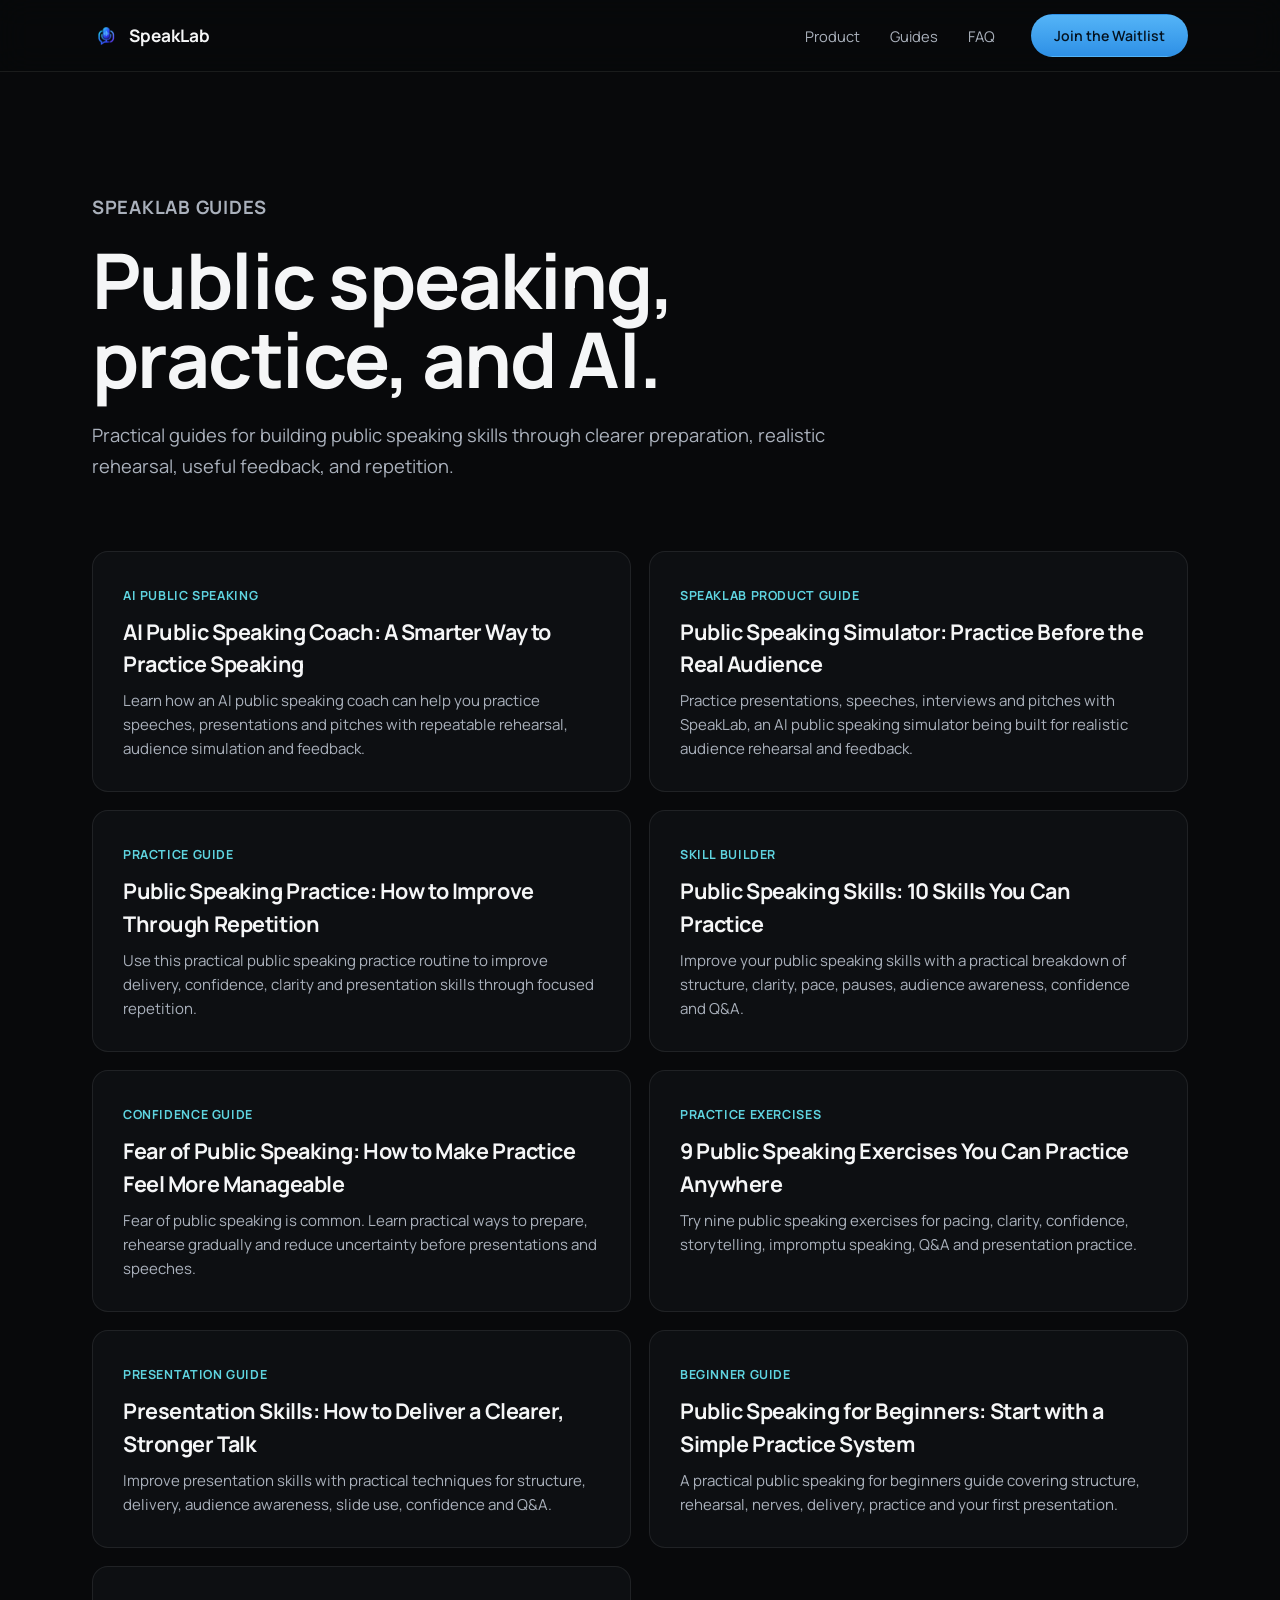
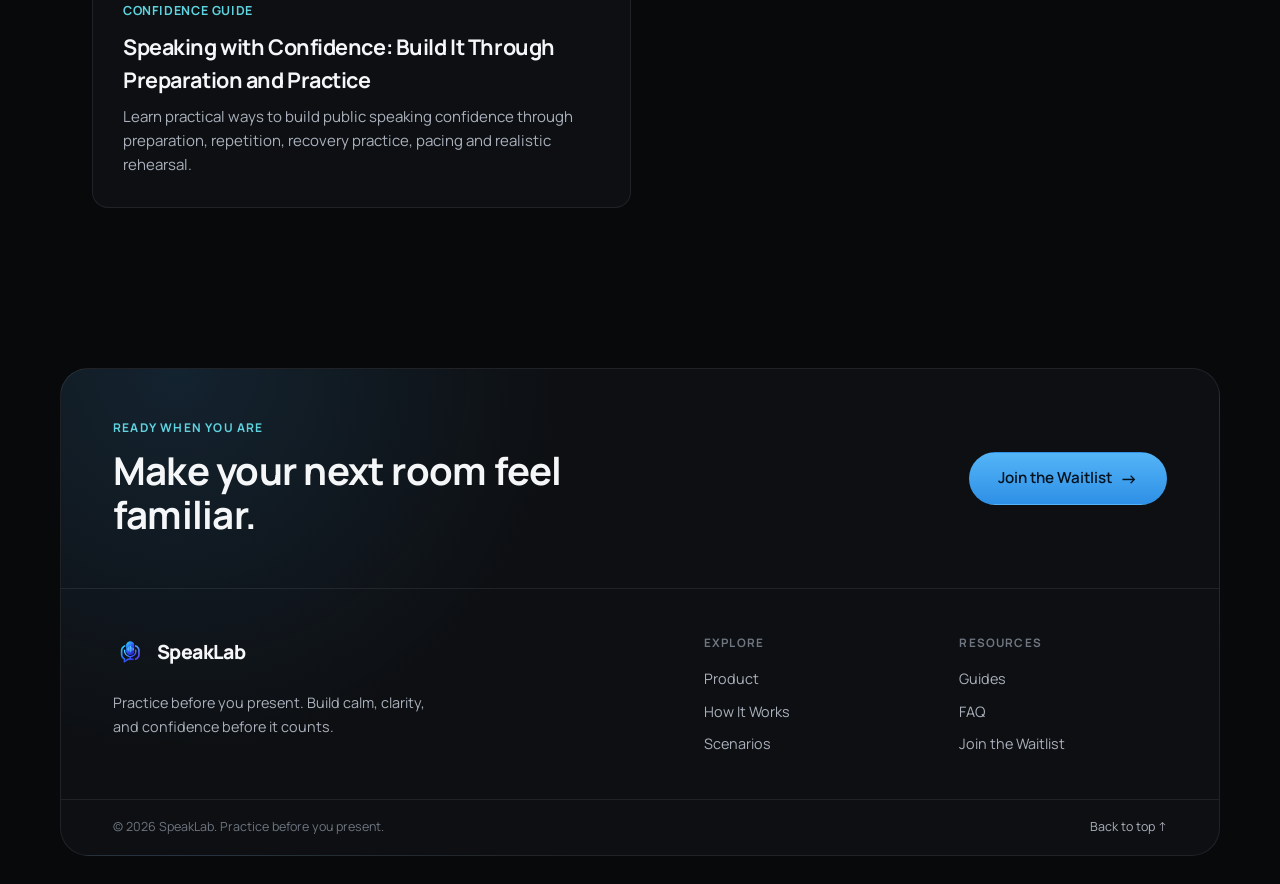
==== guides/index.html @ 0a621335 "Add SpeakLab landing page and product motion showcase" ====
<!DOCTYPE html>
<html lang="en">
<head>
<meta charset="UTF-8"><meta name="viewport" content="width=device-width, initial-scale=1.0">
<link rel="icon" href="../logo.ico" sizes="any">
<title>Public Speaking & AI Guides | SpeakLab</title>
<meta name="description" content="Practical guides on public speaking, AI speaking practice, presentation skills, speaking confidence, exercises and rehearsal.">
<meta name="robots" content="index,follow">
<link rel="canonical" href="https://speaklab.live/guides/">
<meta property="og:title" content="Public Speaking & AI Guides | SpeakLab">
<meta property="og:description" content="Practical public speaking and AI rehearsal guides from SpeakLab.">
<meta property="og:type" content="website">
<link rel="preconnect" href="https://fonts.googleapis.com"><link rel="preconnect" href="https://fonts.gstatic.com" crossorigin>
<link href="https://fonts.googleapis.com/css2?family=Manrope:wght@300;400;500;600;700;800&display=swap" rel="stylesheet">
<link rel="stylesheet" href="../styles.css"><link rel="stylesheet" href="../seo-content.css">
</head>
<body>
<header class="nav scrolled"><div class="nav-inner">
<a href="../index.html" class="nav-logo" aria-label="SpeakLab home"><img src="../logo.png" width="28" height="28" alt=""><span>SpeakLab</span></a>
<nav class="nav-links"><a href="../index.html#product">Product</a><a href="index.html">Guides</a><a href="../index.html#faq">FAQ</a></nav>
<a class="btn btn-primary nav-cta" href="../index.html#top">Join the Waitlist</a>
</div></header>
<main class="guide-index">
<div class="guide-index-hero">
<p class="guide-kicker">SpeakLab Guides</p>
<h1>Public speaking, practice, and AI.</h1>
<p>Practical guides for building public speaking skills through clearer preparation, realistic rehearsal, useful feedback, and repetition.</p>
</div>
<div class="guide-grid"><a class="guide-card" href="ai-public-speaking-coach.html"><span class="tag">AI Public Speaking</span><h2>AI Public Speaking Coach: A Smarter Way to Practice Speaking</h2><p>Learn how an AI public speaking coach can help you practice speeches, presentations and pitches with repeatable rehearsal, audience simulation and feedback.</p></a>
<a class="guide-card" href="public-speaking-simulator.html"><span class="tag">SpeakLab Product Guide</span><h2>Public Speaking Simulator: Practice Before the Real Audience</h2><p>Practice presentations, speeches, interviews and pitches with SpeakLab, an AI public speaking simulator being built for realistic audience rehearsal and feedback.</p></a>
<a class="guide-card" href="public-speaking-practice.html"><span class="tag">Practice Guide</span><h2>Public Speaking Practice: How to Improve Through Repetition</h2><p>Use this practical public speaking practice routine to improve delivery, confidence, clarity and presentation skills through focused repetition.</p></a>
<a class="guide-card" href="public-speaking-skills.html"><span class="tag">Skill Builder</span><h2>Public Speaking Skills: 10 Skills You Can Practice</h2><p>Improve your public speaking skills with a practical breakdown of structure, clarity, pace, pauses, audience awareness, confidence and Q&amp;A.</p></a>
<a class="guide-card" href="fear-of-public-speaking.html"><span class="tag">Confidence Guide</span><h2>Fear of Public Speaking: How to Make Practice Feel More Manageable</h2><p>Fear of public speaking is common. Learn practical ways to prepare, rehearse gradually and reduce uncertainty before presentations and speeches.</p></a>
<a class="guide-card" href="public-speaking-exercises.html"><span class="tag">Practice Exercises</span><h2>9 Public Speaking Exercises You Can Practice Anywhere</h2><p>Try nine public speaking exercises for pacing, clarity, confidence, storytelling, impromptu speaking, Q&amp;A and presentation practice.</p></a>
<a class="guide-card" href="presentation-skills.html"><span class="tag">Presentation Guide</span><h2>Presentation Skills: How to Deliver a Clearer, Stronger Talk</h2><p>Improve presentation skills with practical techniques for structure, delivery, audience awareness, slide use, confidence and Q&amp;A.</p></a>
<a class="guide-card" href="public-speaking-for-beginners.html"><span class="tag">Beginner Guide</span><h2>Public Speaking for Beginners: Start with a Simple Practice System</h2><p>A practical public speaking for beginners guide covering structure, rehearsal, nerves, delivery, practice and your first presentation.</p></a>
<a class="guide-card" href="speaking-with-confidence.html"><span class="tag">Confidence Guide</span><h2>Speaking with Confidence: Build It Through Preparation and Practice</h2><p>Learn practical ways to build public speaking confidence through preparation, repetition, recovery practice, pacing and realistic rehearsal.</p></a></div>
</main>
<footer class="footer">
  <div class="footer-cta">
    <div>
      <p class="footer-eyebrow">Ready when you are</p>
      <h2>Make your next room feel familiar.</h2>
    </div>
    <a class="btn btn-primary" href="../index.html#top">Join the Waitlist <span aria-hidden="true">→</span></a>
  </div>

  <div class="footer-top">
    <div class="footer-brand">
      <a href="../index.html" class="footer-mark" aria-label="SpeakLab home">
        <img src="../logo.png" width="34" height="34" alt="">
        <span class="footer-logo">SpeakLab</span>
      </a>
      <p>Practice before you present. Build calm, clarity, and confidence before it counts.</p>
    </div>

    <nav class="footer-links" aria-label="Footer navigation">
      <p>Explore</p>
      <a href="../index.html#product">Product</a>
      <a href="../index.html#how-it-works">How It Works</a>
      <a href="../index.html#scenarios">Scenarios</a>
    </nav>

    <nav class="footer-links" aria-label="Resources">
      <p>Resources</p>
      <a href="index.html">Guides</a>
      <a href="../index.html#faq">FAQ</a>
      <a href="../index.html#top">Join the Waitlist</a>
    </nav>
  </div>
  <div class="footer-bottom">
    <p>© 2026 SpeakLab. Practice before you present.</p>
    <a href="../index.html#top">Back to top <span aria-hidden="true">↑</span></a>
  </div>
</footer>
</body></html>
---- styles.css ----
/* ============================================================
   SpeakLab — Design tokens
   ============================================================ */
:root{
  --bg-0:#08090B;
  --bg-1:#0D0F12;
  --bg-2:#121417;
  --line:rgba(255,255,255,0.08);
  --line-strong:rgba(255,255,255,0.14);
  --text-0:#F5F6F7;
  --text-1:#AAB1BC;
  --text-2:#6E7681;
  --blue:#3FA9F5;
  --cyan:#5FD4E0;
  --violet:#8B7CF6;
  --radius-s:10px;
  --radius-m:16px;
  --radius-l:28px;
  --container:1160px;
  --ease:cubic-bezier(.22,.68,.32,.99);
}

*,*::before,*::after{box-sizing:border-box;}
html{scroll-behavior:smooth;}
body{
  margin:0;
  background:var(--bg-0);
  color:var(--text-0);
  font-family:'Manrope',-apple-system,BlinkMacSystemFont,sans-serif;
  font-weight:400;
  line-height:1.5;
  -webkit-font-smoothing:antialiased;
  overflow-x:hidden;
}
img,video{max-width:100%;display:block;}
a{color:inherit;text-decoration:none;}
h1,h2,h3{margin:0;font-weight:700;letter-spacing:-0.02em;}
p{margin:0;}
ul{margin:0;padding:0;}
button{font-family:inherit;}

::selection{background:var(--blue);color:#04101c;}

:focus-visible{
  outline:2px solid var(--cyan);
  outline-offset:3px;
  border-radius:4px;
}

@media (prefers-reduced-motion: reduce){
  *{animation-duration:0.001ms !important;animation-iteration-count:1 !important;transition-duration:0.001ms !important;scroll-behavior:auto !important;}
}

.container{max-width:var(--container);margin:0 auto;padding:0 32px;}

section{padding:140px 32px;position:relative;}
section h2{
  font-size:clamp(2rem,3.6vw,3.1rem);
  line-height:1.12;
  max-width:720px;
}
section > p{color:var(--text-1);font-size:1.05rem;max-width:560px;line-height:1.65;}

/* ============ Reveal animation ============ */
.reveal{
  opacity:0;
  transform:translateY(24px);
  transition:opacity .9s var(--ease), transform .9s var(--ease), filter .9s var(--ease);
  filter:blur(4px);
}
.reveal.is-visible{
  opacity:1;
  transform:translateY(0);
  filter:blur(0);
}

/* ============================================================
   Buttons
   ============================================================ */
.btn{
  display:inline-flex;
  align-items:center;
  justify-content:center;
  gap:8px;
  padding:14px 28px;
  border-radius:999px;
  border:1px solid transparent;
  font-size:0.95rem;
  font-weight:600;
  cursor:pointer;
  transition:transform .35s var(--ease), background .3s ease, border-color .3s ease, box-shadow .3s ease;
  white-space:nowrap;
}
.btn-primary{
  background:linear-gradient(180deg,#54B4F7,#2E90E6);
  color:#04121F;
  box-shadow:0 0 0 rgba(63,169,245,0);
}
.btn-primary:hover{
  transform:translateY(-1px);
  box-shadow:0 8px 28px rgba(63,169,245,0.35);
}
.btn-secondary{
  background:transparent;
  border-color:var(--line-strong);
  color:var(--text-0);
}
.btn-secondary:hover{border-color:var(--cyan);}
.btn-lg{padding:18px 38px;font-size:1.02rem;}
.btn-full{width:100%;}

/* ============================================================
   Navigation
   ============================================================ */
.nav{
  position:fixed;
  top:0;left:0;right:0;
  z-index:200;
  padding:22px 0;
  transition:background .4s ease, border-color .4s ease, padding .4s ease, backdrop-filter .4s ease;
  border-bottom:1px solid transparent;
}
.nav.scrolled{
  padding:14px 0;
  background:rgba(8,9,11,0.72);
  backdrop-filter:blur(16px) saturate(140%);
  -webkit-backdrop-filter:blur(16px) saturate(140%);
  border-bottom:1px solid var(--line);
}
.nav-inner{
  max-width:var(--container);
  margin:0 auto;
  padding:0 32px;
  display:flex;
  align-items:center;
  gap:36px;
}
.nav-logo{
  display:flex;
  align-items:center;
  gap:9px;
  font-weight:700;
  font-size:1.08rem;
  margin-right:auto;
  color:var(--text-0);
}
.nav-logo img{width:28px;height:28px;object-fit:contain;display:block;flex:0 0 auto;}
.nav-links{display:flex;gap:30px;}
.nav-links a{
  font-size:0.92rem;
  color:var(--text-1);
  transition:color .25s ease;
}
.nav-links a:hover{color:var(--text-0);}
.nav-cta{padding:10px 22px;font-size:0.88rem;}
.hamburger{
  display:none;
  width:36px;height:36px;
  background:none;border:none;
  flex-direction:column;
  align-items:center;
  justify-content:center;
  gap:5px;
  cursor:pointer;
}
.hamburger span{
  width:20px;height:1.5px;background:var(--text-0);
  transition:transform .3s ease, opacity .3s ease;
}
.hamburger.open span:nth-child(1){transform:translateY(6.5px) rotate(45deg);}
.hamburger.open span:nth-child(2){opacity:0;}
.hamburger.open span:nth-child(3){transform:translateY(-6.5px) rotate(-45deg);}

.mobile-menu{
  position:fixed;
  inset:0;
  z-index:190;
  background:var(--bg-0);
  display:flex;
  flex-direction:column;
  align-items:center;
  justify-content:center;
  gap:36px;
  opacity:0;
  visibility:hidden;
  transform:translateY(-12px);
  transition:opacity .35s var(--ease), transform .35s var(--ease), visibility .35s;
}
.mobile-menu.open{opacity:1;visibility:visible;transform:translateY(0);}
.mobile-menu nav{display:flex;flex-direction:column;gap:26px;text-align:center;}
.mobile-menu nav a{font-size:1.6rem;font-weight:600;}

/* ============================================================
   Hero
   ============================================================ */
.hero{
  padding:200px 32px 100px;
  max-width:var(--container);
  margin:0 auto;
  text-align:center;
  display:flex;
  flex-direction:column;
  align-items:center;
}
.hero-inner{display:flex;flex-direction:column;align-items:center;}
.hero-intro{margin-bottom:46px;}
.hero-outro{margin-top:0;}
.eyebrow{
  color:var(--cyan);
  font-size:0.85rem;
  font-weight:600;
  letter-spacing:0.02em;
  margin-bottom:22px;
}
.hero-headline{
  font-size:clamp(3.5rem,8vw,7rem);
  line-height:0.98;
  letter-spacing:-0.03em;
  max-width:960px;
}
.hero-sub{
  margin-top:28px;
  font-size:1.2rem;
  color:var(--text-1);
  max-width:520px;
  line-height:1.6;
}
.hero-actions{margin-top:40px;display:flex;flex-direction:column;align-items:center;gap:14px;}
.hero-microcopy{color:var(--text-2);font-size:0.88rem;}

/* ============================================================
   SPEAKLAB HERO MOTION GRAPHIC
   ============================================================ */
.hero-product-demo{
  --parallax-x:0px;
  --parallax-y:0px;
  width:100%;max-width:1050px;aspect-ratio:1.72 / 1;margin:0 0 64px;
  position:relative;isolation:isolate;overflow:visible;
  perspective:1400px;transform-style:preserve-3d;
}
.hero-product-demo::after{
  content:'';position:absolute;inset:9% 17% 7%;z-index:3;pointer-events:none;opacity:0;
  background:linear-gradient(110deg,transparent 30%,rgba(255,255,255,.055) 47%,rgba(70,180,255,.1) 50%,transparent 65%);
  transform:translateX(-125%);mix-blend-mode:screen;
}
.hero-product-demo.hero-motion-ready::after{animation:hero-dashboard-sweep 9s 5.2s ease-in-out infinite;}
.hero-product-glow{
  position:absolute;width:70%;height:70%;left:15%;top:15%;z-index:-1;border-radius:50%;
  background:radial-gradient(circle,rgba(40,150,255,.18),rgba(120,70,255,.1) 40%,transparent 70%);
  filter:blur(70px);opacity:.65;transform:scale(.95);will-change:transform,opacity;
}
.hero-product-demo.hero-motion-ready .hero-product-glow{animation:hero-glow-breathe 8s 3.2s ease-in-out infinite;}
.hero-dashboard-shell,.hero-popup-shell{position:absolute;transform-style:preserve-3d;will-change:transform,opacity,filter;}
.hero-dashboard-shell{left:11%;top:8%;width:78%;z-index:2;}
.hero-popup-shell{z-index:4;}
.hero-analysis-shell{left:-1.5%;bottom:14%;width:34%;}
.hero-reactions-shell{right:-.5%;top:4%;width:32%;}
.hero-feedback-shell{right:2%;bottom:4%;width:34%;}
.hero-dashboard,.hero-popup{
  width:100%;height:auto;object-fit:contain;display:block;user-select:none;pointer-events:none;
  -webkit-user-drag:none;will-change:transform;
}
.hero-dashboard{transform:translate3d(calc(var(--parallax-x) * .31),calc(var(--parallax-y) * .31),0);}
.hero-analysis{transform:translate3d(calc(var(--parallax-x) * .77),calc(var(--parallax-y) * .77),0);}
.hero-reactions{transform:translate3d(var(--parallax-x),var(--parallax-y),0);}
.hero-feedback{transform:translate3d(calc(var(--parallax-x) * .85),calc(var(--parallax-y) * .85),0);}
.hero-dashboard-shell{opacity:1;filter:none;transform:translate3d(0,0,0) scale(1);}
.hero-analysis-shell{opacity:1;filter:none;transform:translate3d(0,0,45px) scale(1) rotate(-2deg);}
.hero-reactions-shell{opacity:1;filter:none;transform:translate3d(0,0,65px) scale(1) rotate(2deg);}
.hero-feedback-shell{opacity:1;filter:none;transform:translate3d(0,0,55px) scale(1) rotate(1.5deg);}
.hero-product-demo.hero-motion-ready .hero-dashboard-shell{animation:hero-dashboard-enter 1s .2s cubic-bezier(.16,1,.3,1) both,hero-dashboard-float 5.7s 1.2s ease-in-out infinite;}
.hero-product-demo.hero-motion-ready .hero-analysis-shell{animation:hero-analysis-enter 1s 1.2s cubic-bezier(.16,1,.3,1) both,hero-analysis-float 5s 2.2s ease-in-out infinite;}
.hero-product-demo.hero-motion-ready .hero-reactions-shell{animation:hero-reactions-enter 1s 1.7s cubic-bezier(.16,1,.3,1) both,hero-reactions-float 5.7s 2.7s ease-in-out infinite;}
.hero-product-demo.hero-motion-ready .hero-feedback-shell{animation:hero-feedback-enter 1s 2.2s cubic-bezier(.16,1,.3,1) both,hero-feedback-float 4.5s 3.2s ease-in-out infinite;}
@keyframes hero-dashboard-enter{0%{opacity:0;filter:blur(10px);transform:translate3d(0,35px,0) scale(.94)}100%{opacity:1;filter:blur(0);transform:translate3d(0,0,0) scale(1)}}
@keyframes hero-analysis-enter{0%{opacity:0;filter:blur(7px);transform:translate3d(-80px,25px,45px) scale(.88) rotate(-4deg)}72%{opacity:1;filter:blur(0);transform:translate3d(5px,-2px,45px) scale(1.015) rotate(-1.8deg)}100%{opacity:1;filter:blur(0);transform:translate3d(0,0,45px) scale(1) rotate(-2deg)}}
@keyframes hero-reactions-enter{0%{opacity:0;filter:blur(7px);transform:translate3d(80px,-30px,65px) scale(.88) rotate(4deg)}100%{opacity:1;filter:blur(0);transform:translate3d(0,0,65px) scale(1) rotate(2deg)}}
@keyframes hero-feedback-enter{0%{opacity:0;filter:blur(7px);transform:translate3d(80px,40px,55px) scale(.88) rotate(4deg)}100%{opacity:1;filter:blur(0);transform:translate3d(0,0,55px) scale(1) rotate(1.5deg)}}
@keyframes hero-dashboard-float{0%,100%{transform:translate3d(0,0,0) scale(1)}50%{transform:translate3d(0,-5px,0) scale(1.003)}}
@keyframes hero-analysis-float{0%,100%{transform:translate3d(0,0,45px) rotate(-2deg)}50%{transform:translate3d(-3px,-10px,45px) rotate(-1deg)}}
@keyframes hero-reactions-float{0%,100%{transform:translate3d(0,0,65px) rotate(2deg)}50%{transform:translate3d(4px,8px,65px) rotate(1deg)}}
@keyframes hero-feedback-float{0%,100%{transform:translate3d(0,0,55px) rotate(1.5deg)}50%{transform:translate3d(3px,-7px,55px) rotate(2.5deg)}}
@keyframes hero-glow-breathe{0%,100%{opacity:.65;transform:scale(.95)}50%{opacity:1;transform:scale(1.05)}}
@keyframes hero-dashboard-sweep{0%,78%{opacity:0;transform:translateX(-125%)}82%{opacity:.7}92%{opacity:.7;transform:translateX(125%)}100%{opacity:0;transform:translateX(125%)}}

/* ============================================================
   Trust statement
   ============================================================ */
.trust{
  text-align:center;
  padding:120px 32px;
  border-top:1px solid var(--line);
  border-bottom:1px solid var(--line);
  background:var(--bg-1);
}
.trust-label{color:var(--text-2);font-size:0.92rem;margin-bottom:16px;}
.trust-statement{
  font-size:clamp(1.8rem,3.4vw,2.7rem);
  max-width:680px;
  margin:0 auto;
  line-height:1.25;
}

/* ============================================================
   Product concept + audience visual
   ============================================================ */
.product{max-width:var(--container);margin:0 auto;padding-top:160px;padding-bottom:150px;}
.product-intro{display:flex;align-items:flex-end;justify-content:space-between;gap:48px;margin-bottom:68px;}
.product-copy{max-width:665px;}
.section-kicker{display:flex;align-items:center;gap:9px;color:var(--cyan);font-size:.78rem;font-weight:700;letter-spacing:.1em;text-transform:uppercase;margin-bottom:18px;}
.section-kicker span{width:7px;height:7px;border-radius:50%;background:var(--cyan);box-shadow:0 0 15px rgba(95,212,224,.75);}
.product-copy p:not(.section-kicker){margin-top:20px;font-size:1.08rem;line-height:1.72;}
.product-link{display:inline-flex;align-items:center;gap:10px;color:var(--text-1);font-size:.9rem;font-weight:700;white-space:nowrap;padding-bottom:5px;border-bottom:1px solid var(--line-strong);transition:color .3s ease,border-color .3s ease;}
.product-link span{color:var(--cyan);font-size:1.1rem;transition:transform .3s var(--ease);}
.product-link:hover{color:var(--text-0);border-color:var(--cyan);}
.product-link:hover span{transform:translateY(3px);}
.audience-experience{border:1px solid var(--line-strong);border-radius:var(--radius-l);overflow:hidden;background:radial-gradient(circle at 74% 13%,rgba(63,169,245,.15),transparent 28%),linear-gradient(135deg,#10141a 0%,#0c0f13 55%,#090a0d 100%);box-shadow:0 35px 90px -48px rgba(0,0,0,.9);}
.audience-panel{position:relative;padding:26px 34px 20px;overflow:hidden;isolation:isolate;}
.audience-panel::before{content:'';position:absolute;inset:0;background-image:linear-gradient(rgba(255,255,255,.025) 1px,transparent 1px),linear-gradient(90deg,rgba(255,255,255,.025) 1px,transparent 1px);background-size:32px 32px;mask-image:linear-gradient(to bottom,black,transparent 72%);z-index:-1;}
.audience-panel-top,.audience-panel-bottom{display:flex;align-items:center;justify-content:space-between;gap:20px;position:relative;z-index:2;font-size:.76rem;letter-spacing:.04em;}
.audience-panel-top p{color:var(--text-2);}
.audience-live{display:flex;align-items:center;gap:8px;color:var(--text-1);font-weight:700;text-transform:uppercase;}
.audience-live span{width:7px;height:7px;border-radius:50%;background:#64e7ad;box-shadow:0 0 12px rgba(100,231,173,.8);animation:live-pulse 1.8s ease-in-out infinite;}
@keyframes live-pulse{50%{opacity:.35;transform:scale(.7);}}
.audience-stage{height:160px;position:relative;display:flex;align-items:flex-end;justify-content:center;margin:-10px 0 -1px;overflow:hidden;}
.stage-halo{position:absolute;width:340px;height:160px;border-radius:50% 50% 0 0;background:radial-gradient(ellipse at center bottom,rgba(63,169,245,.31),rgba(139,124,246,.09) 42%,transparent 72%);filter:blur(5px);}
.stage-speaker{width:42px;height:100px;position:relative;z-index:1;border-radius:21px 21px 10px 10px;background:linear-gradient(180deg,#a6e7ff 0%,#449ee5 42%,#5b5ad6 100%);box-shadow:0 0 38px rgba(63,169,245,.65);}
.stage-speaker::before{content:'';position:absolute;left:50%;top:-37px;width:48px;height:48px;transform:translateX(-50%);border:2px solid rgba(229,248,255,.85);border-radius:50%;background:linear-gradient(145deg,#82cdf9,#8b7cf6);box-shadow:0 0 28px rgba(95,212,224,.35);}
.stage-speaker span{position:absolute;width:94px;height:7px;left:50%;bottom:-2px;transform:translateX(-50%);border-radius:50%;background:rgba(63,169,245,.48);filter:blur(5px);}
.stage-floor{position:absolute;bottom:0;width:min(760px,90%);height:48px;border-radius:50% 50% 0 0;background:linear-gradient(to bottom,rgba(255,255,255,.05),transparent);border-top:1px solid rgba(255,255,255,.08);}
.audience-grid{
  display:grid;
  grid-template-columns:repeat(6,1fr);
  gap:18px;
  position:relative;
  z-index:1;
  padding:26px 3.5% 38px;
}
.audience-avatar{
  aspect-ratio:1;
  border-radius:50%;
  position:relative;
  display:flex;
  align-items:flex-end;
  justify-content:center;
  background:linear-gradient(145deg,#1c222a,#101318);
  border:1px solid var(--line-strong);
  transition:transform .4s var(--ease),border-color .4s ease,box-shadow .4s ease;
}
.audience-avatar:hover{transform:translateY(-5px);}
.audience-avatar::before{
  content:'';
  width:46%;height:46%;
  border-radius:50%;
  background:rgba(255,255,255,0.16);
  margin-bottom:16%;
}
.audience-avatar[data-state="engaged"]{border-color:rgba(63,169,245,.57);box-shadow:0 0 24px rgba(63,169,245,.2);}
.audience-avatar[data-state="confused"]{border-color:rgba(139,124,246,0.4);}
.audience-avatar[data-state="raising"]{border-color:rgba(95,212,224,0.5);}
.audience-label{
  position:absolute;
  bottom:-26px;left:50%;
  transform:translateX(-50%);
  font-size:0.68rem;
  color:var(--text-2);
  white-space:nowrap;
}
.audience-panel-bottom{padding-top:17px;border-top:1px solid var(--line);color:var(--text-2);}
.audience-status{display:flex;align-items:center;gap:7px;color:var(--text-1);}
.audience-status i{width:6px;height:6px;border-radius:50%;background:var(--cyan);box-shadow:0 0 10px rgba(95,212,224,.6);}
.product-benefits{display:grid;grid-template-columns:repeat(3,1fr);border-top:1px solid var(--line);background:rgba(0,0,0,.14);}
.product-benefit{padding:32px 34px 35px;min-height:205px;border-right:1px solid var(--line);}
.product-benefit:last-child{border-right:0;}
.benefit-number{display:block;color:var(--cyan);font-size:.76rem;font-weight:700;letter-spacing:.08em;margin-bottom:38px;}
.product-benefit h3{font-size:1.08rem;margin-bottom:10px;}
.product-benefit p{color:var(--text-1);font-size:.9rem;line-height:1.65;max-width:290px;}

/* ============================================================
   SPEAKLAB PRODUCT MOTION GRAPHIC
   ============================================================ */
.product-showcase{
  max-width:var(--container);margin:0 auto;padding-top:150px;padding-bottom:78px;
}
.product-showcase-heading{max-width:700px;margin:0 auto 74px;text-align:center;}
.product-eyebrow{
  color:var(--cyan);font-size:.8rem;font-weight:700;letter-spacing:.1em;text-transform:uppercase;margin-bottom:19px;
}
.product-showcase-heading h2{margin:0 auto;}
.product-showcase-heading > p:last-child{margin:22px auto 0;color:var(--text-1);font-size:1.04rem;line-height:1.7;max-width:620px;}
.product-motion-scene{
  --product-parallax-x:0px;
  --product-parallax-y:0px;
  --product-scroll-main:0px;
  --product-scroll-card:0px;
  width:100%;max-width:1120px;aspect-ratio:1.32 / 1;margin:0 auto;
  position:relative;isolation:isolate;overflow:visible;
  perspective:1400px;transform-style:preserve-3d;
}
.product-motion-scene::after{
  content:'';position:absolute;inset:2% 7% 31%;z-index:3;pointer-events:none;opacity:0;
  background:linear-gradient(110deg,transparent 25%,rgba(255,255,255,.03) 42%,rgba(80,180,255,.08) 50%,rgba(140,80,255,.04) 57%,transparent 72%);
  transform:translateX(-130%);mix-blend-mode:screen;
}
.product-motion-scene.product-motion-ready::after{animation:product-panel-sweep 10.5s 5.2s ease-in-out infinite;}
.product-motion-glow{
  position:absolute;width:75%;height:65%;left:50%;top:45%;z-index:-1;border-radius:50%;pointer-events:none;
  background:radial-gradient(circle,rgba(40,150,255,.18),rgba(100,80,255,.10) 42%,transparent 72%);
  filter:blur(70px);opacity:.55;transform:translate(-50%,-50%) scale(.96);will-change:transform,opacity;
}
.product-motion-scene.product-motion-ready .product-motion-glow{animation:product-glow-breathe 8s .4s ease-in-out infinite;}
.product-main-shell,.product-card-shell{position:absolute;transform-style:preserve-3d;will-change:transform,opacity;}
.product-main-shell{left:7%;top:0;width:86%;z-index:2;opacity:0;filter:blur(8px);transform:translate3d(0,60px,0) scale(.94) rotateX(4deg);}
.product-card-shell{z-index:4;opacity:0;filter:blur(6px);}
.product-card-1-shell{left:2%;top:42%;width:30%;transform:translate3d(-60px,45px,45px) scale(.88) rotate(-4deg);}
.product-card-2-shell{left:50%;top:46%;width:30%;transform:translate3d(-50%,70px,60px) scale(.86);}
.product-card-3-shell{right:2%;top:42%;width:30%;transform:translate3d(60px,45px,45px) scale(.88) rotate(4deg);}
.product-main-panel,.product-feature-card{
  width:100%;height:auto;object-fit:contain;display:block;user-select:none;pointer-events:none;-webkit-user-drag:none;will-change:transform;
}
.product-main-panel{transform:translate3d(calc(var(--product-parallax-x) * .38),calc((var(--product-parallax-y) * .38) + var(--product-scroll-main)),0);}
.product-card-1{filter:drop-shadow(0 20px 35px rgba(0,0,0,.28));transform:translate3d(calc(var(--product-parallax-x) * .8),calc((var(--product-parallax-y) * .8) + var(--product-scroll-card)),0);}
.product-card-2{filter:drop-shadow(0 20px 35px rgba(0,0,0,.28));transform:translate3d(var(--product-parallax-x),calc(var(--product-parallax-y) + var(--product-scroll-card)),0);}
.product-card-3{filter:drop-shadow(0 20px 35px rgba(0,0,0,.28));transform:translate3d(calc(var(--product-parallax-x) * .8),calc((var(--product-parallax-y) * .8) + var(--product-scroll-card)),0);}
.product-motion-scene.product-motion-ready .product-main-shell{animation:product-main-enter 1.25s cubic-bezier(.16,1,.3,1) both,product-main-float 6.6s 1.25s ease-in-out infinite;}
.product-motion-scene.product-motion-ready .product-card-1-shell{animation:product-card-1-enter 1s .8s cubic-bezier(.16,1,.3,1) both,product-card-1-float 5.1s 1.8s ease-in-out infinite;}
.product-motion-scene.product-motion-ready .product-card-2-shell{animation:product-card-2-enter 1s 1.1s cubic-bezier(.16,1,.3,1) both,product-card-2-float 5.9s 2.1s ease-in-out infinite;}
.product-motion-scene.product-motion-ready .product-card-3-shell{animation:product-card-3-enter 1s 1.4s cubic-bezier(.16,1,.3,1) both,product-card-3-float 5.4s 2.4s ease-in-out infinite;}
@keyframes product-main-enter{0%{opacity:0;filter:blur(8px);transform:translate3d(0,60px,0) scale(.94) rotateX(4deg)}100%{opacity:1;filter:blur(0);transform:translate3d(0,0,0) scale(1) rotateX(0)}}
@keyframes product-card-1-enter{0%{opacity:0;filter:blur(6px);transform:translate3d(-60px,45px,45px) scale(.88) rotate(-4deg)}76%{opacity:1;filter:blur(0);transform:translate3d(3px,-2px,45px) scale(1.015) rotate(-1.35deg)}100%{opacity:1;filter:blur(0);transform:translate3d(0,0,45px) scale(1) rotate(-1.5deg)}}
@keyframes product-card-2-enter{0%{opacity:0;filter:blur(6px);transform:translate3d(-50%,70px,60px) scale(.86)}76%{opacity:1;filter:blur(0);transform:translate3d(-50%,-2px,60px) scale(1.012)}100%{opacity:1;filter:blur(0);transform:translate3d(-50%,0,60px) scale(1)}}
@keyframes product-card-3-enter{0%{opacity:0;filter:blur(6px);transform:translate3d(60px,45px,45px) scale(.88) rotate(4deg)}76%{opacity:1;filter:blur(0);transform:translate3d(-3px,-2px,45px) scale(1.015) rotate(1.35deg)}100%{opacity:1;filter:blur(0);transform:translate3d(0,0,45px) scale(1) rotate(1.5deg)}}
@keyframes product-main-float{0%,100%{transform:translate3d(0,0,0) scale(1)}50%{transform:translate3d(0,-5px,0) scale(1.002)}}
@keyframes product-card-1-float{0%,100%{transform:translate3d(0,0,45px) rotate(-1.5deg)}50%{transform:translate3d(-2px,-9px,45px) rotate(-.5deg)}}
@keyframes product-card-2-float{0%,100%{transform:translate3d(-50%,0,60px) scale(1)}50%{transform:translate3d(-50%,-6px,60px) scale(1.004)}}
@keyframes product-card-3-float{0%,100%{transform:translate3d(0,0,45px) rotate(1.5deg)}50%{transform:translate3d(3px,-10px,45px) rotate(.5deg)}}
@keyframes product-glow-breathe{0%,100%{opacity:.55;transform:translate(-50%,-50%) scale(.96)}50%{opacity:.9;transform:translate(-50%,-50%) scale(1.04)}}
@keyframes product-panel-sweep{0%,78%{opacity:0;transform:translateX(-130%)}82%{opacity:.7}92%{opacity:.7;transform:translateX(130%)}100%{opacity:0;transform:translateX(130%)}}

@media (max-width:1200px){
  .product-motion-scene{max-width:960px;aspect-ratio:1.26 / 1;}
  .product-main-shell{left:2.5%;width:95%;}
  .product-card-1-shell{left:1%;top:44%;width:33%;}
  .product-card-2-shell{top:48%;width:33%;}
  .product-card-3-shell{right:1%;top:44%;width:33%;}
}

@media (max-width:640px){
  .product-showcase{padding:92px 20px 54px;}
  .product-showcase-heading{margin-bottom:48px;text-align:left;}
  .product-showcase-heading > p:last-child{font-size:1rem;}
  .product-motion-scene{width:100%;aspect-ratio:auto;display:flex;flex-direction:column;align-items:center;padding:0 0 14px;}
  .product-motion-scene::after{display:none;}
  .product-motion-glow{width:100%;height:34%;top:24%;filter:blur(52px);}
  .product-main-shell,.product-card-shell{position:relative;left:auto;right:auto;top:auto;width:auto;filter:none;animation:none !important;}
  .product-main-shell{width:116%;margin-left:-8%;z-index:2;transform:translate3d(0,30px,0) scale(.96);}
  .product-card-shell{width:84%;z-index:4;}
  .product-card-1-shell{margin-top:-5%;transform:translate3d(-25px,24px,45px) scale(.92) rotate(-3deg);}
  .product-card-2-shell{margin-top:-9%;transform:translate3d(0,30px,60px) scale(.92);}
  .product-card-3-shell{margin-top:-9%;transform:translate3d(25px,24px,45px) scale(.92) rotate(3deg);}
  .product-motion-scene.product-motion-ready .product-main-shell,.product-motion-scene.product-motion-ready .product-card-shell{opacity:1;transition:opacity .8s var(--ease),transform .9s cubic-bezier(.16,1,.3,1);}
  .product-motion-scene.product-motion-ready .product-main-shell{transform:translate3d(0,0,0) scale(1);}
  .product-motion-scene.product-motion-ready .product-card-1-shell{transform:translate3d(0,0,45px) scale(1) rotate(-1deg);transition-delay:.35s;}
  .product-motion-scene.product-motion-ready .product-card-2-shell{transform:translate3d(0,0,60px) scale(1);transition-delay:.55s;}
  .product-motion-scene.product-motion-ready .product-card-3-shell{transform:translate3d(0,0,45px) scale(1) rotate(1deg);transition-delay:.75s;}
  .product-main-panel,.product-card-1,.product-card-2,.product-card-3{transform:none;}
}

@media (prefers-reduced-motion: reduce){
  .product-motion-scene::after{display:none;}
  .product-motion-glow{animation:none !important;opacity:.72;transform:translate(-50%,-50%) scale(1);}
  .product-main-shell{opacity:1;filter:none;transform:translate3d(0,0,0) scale(1) rotateX(0);animation:none !important;}
  .product-card-1-shell{opacity:1;filter:none;transform:translate3d(0,0,45px) scale(1) rotate(-1.5deg);animation:none !important;}
  .product-card-2-shell{opacity:1;filter:none;transform:translate3d(-50%,0,60px) scale(1);animation:none !important;}
  .product-card-3-shell{opacity:1;filter:none;transform:translate3d(0,0,45px) scale(1) rotate(1.5deg);animation:none !important;}
  .product-main-panel,.product-card-1,.product-card-2,.product-card-3{transform:none;}
}

/* ============================================================
   How it works
   ============================================================ */
.how{max-width:var(--container);margin:0 auto;padding-top:86px;}
.how h2{margin-bottom:76px;}
.how-steps{
  display:grid;
  grid-template-columns:repeat(4,1fr);
  gap:48px;
}
.how-num{
  display:block;
  font-size:2.6rem;
  font-weight:300;
  color:var(--text-2);
  margin-bottom:18px;
  font-variant-numeric:tabular-nums;
}
.how-step h3{font-size:1.2rem;margin-bottom:10px;}
.how-step p{color:var(--text-1);font-size:0.96rem;line-height:1.6;}

/* ============================================================
   Audience reactions
   ============================================================ */
.reactions{max-width:var(--container);margin:0 auto;}
.reactions-copy{max-width:600px;}
.reactions-copy p{margin-top:18px;}
.reactions-big{
  font-size:clamp(2.6rem,5vw,4rem);
  font-weight:700;
  color:var(--cyan);
  letter-spacing:-0.02em;
}
.reactions-row{
  margin-top:64px;
  display:flex;
  gap:20px;
  overflow-x:auto;
  padding-bottom:12px;
}
.reaction-card{
  flex:1 1 0;
  min-width:170px;
  border:1px solid var(--line);
  border-radius:var(--radius-m);
  background:var(--bg-1);
  padding:36px 24px;
  display:flex;
  flex-direction:column;
  align-items:center;
  gap:14px;
  transition:transform .5s var(--ease), border-color .4s ease;
}
.reaction-card:hover{transform:translateY(-6px);border-color:var(--line-strong);}
.reaction-icon{font-size:2rem;}
.reaction-label{color:var(--text-1);font-size:0.92rem;}

/* ============================================================
   Scenarios
   ============================================================ */
.scenarios{max-width:var(--container);margin:0 auto;}
.scenarios h2{margin-bottom:64px;}
.scenario-grid{
  display:grid;
  grid-template-columns:repeat(4,1fr);
  gap:1px;
  background:var(--line);
  border:1px solid var(--line);
  border-radius:var(--radius-m);
  overflow:hidden;
}
.scenario-item{
  background:var(--bg-1);
  padding:38px 30px;
  transition:background .35s ease;
}
.scenario-item:hover{background:var(--bg-2);}
.scenario-item h3{font-size:1.05rem;margin-bottom:8px;}
.scenario-item p{color:var(--text-1);font-size:0.9rem;line-height:1.55;}

/* ============================================================
   Difficulty
   ============================================================ */
.difficulty{max-width:var(--container);margin:0 auto;}
.difficulty > p{margin-top:18px;margin-bottom:64px;}
.difficulty-track{
  display:flex;
  align-items:center;
  gap:18px;
  overflow-x:auto;
  padding-bottom:16px;
}
.difficulty-step{
  flex:0 0 auto;
  display:flex;
  flex-direction:column;
  gap:8px;
  min-width:108px;
  padding:22px 20px;
  border:1px solid var(--line);
  border-radius:var(--radius-s);
  background:var(--bg-1);
}
.d-num{font-size:0.78rem;color:var(--text-2);}
.d-label{font-weight:600;}
.difficulty-step:last-child{border-color:rgba(139,124,246,0.5);}
.difficulty-arrow{color:var(--text-2);flex:0 0 auto;}

/* ============================================================
   Feedback
   ============================================================ */
.feedback{max-width:var(--container);margin:0 auto;}
.feedback > p{margin-top:18px;margin-bottom:56px;}
.feedback-note{color:var(--text-2);font-size:0.82rem;margin-bottom:22px;}
.feedback-examples ul{display:flex;flex-direction:column;gap:0;}
.feedback-examples li{
  list-style:none;
  padding:22px 0;
  border-top:1px solid var(--line);
  color:var(--text-0);
  font-size:1.1rem;
  font-style:italic;
  color:var(--text-1);
}
.feedback-examples li:last-child{border-bottom:1px solid var(--line);}
.feedback-repeat{
  margin-top:56px;
  font-size:1.3rem;
  font-weight:600;
  color:var(--text-0);
}

/* ============================================================
   Practice loop
   ============================================================ */
.loop{max-width:var(--container);margin:0 auto;text-align:center;}
.loop h2{margin-left:auto;margin-right:auto;}
.loop > p{margin:18px auto 60px;text-align:center;}
.loop-chain{
  display:inline-flex;
  flex-direction:column;
  align-items:center;
  gap:14px;
  font-size:1.4rem;
  font-weight:700;
}
.loop-chain span:not(.loop-arrow){color:var(--text-0);}
.loop-arrow{color:var(--blue);font-weight:400;font-size:1.1rem;}

/* ============================================================
   English use case (secondary)
   ============================================================ */
.english{
  max-width:760px;
  margin:0 auto;
  text-align:center;
  padding:100px 32px;
}
.english h2{
  font-size:clamp(1.6rem,2.6vw,2.1rem);
  margin:0 auto;
}
.english p{margin:16px auto 0;text-align:center;color:var(--text-2);font-size:0.98rem;}

/* ============================================================
   Final CTA
   ============================================================ */
.final-cta{
  text-align:center;
  padding:180px 32px;
  background:var(--bg-1);
  border-top:1px solid var(--line);
  overflow:hidden;
}
.final-cta-bg{position:absolute;inset:0;z-index:0;pointer-events:none;}
.final-cta-bg span{
  position:absolute;
  border-radius:50%;
  background:rgba(255,255,255,0.03);
  filter:blur(2px);
}
.final-cta-bg span:nth-child(1){width:120px;height:160px;top:10%;left:8%;}
.final-cta-bg span:nth-child(2){width:90px;height:130px;top:60%;left:18%;}
.final-cta-bg span:nth-child(3){width:100px;height:140px;top:20%;right:12%;}
.final-cta-bg span:nth-child(4){width:80px;height:110px;top:65%;right:22%;}
.final-cta-bg span:nth-child(5){width:70px;height:100px;bottom:8%;left:46%;}
.final-cta h2{
  position:relative;z-index:1;
  font-size:clamp(2.2rem,4.4vw,3.4rem);
  max-width:700px;margin:0 auto;
}
.final-cta > p{position:relative;z-index:1;margin:20px auto 40px;text-align:center;}
.final-cta .btn{position:relative;z-index:1;}
.final-cta-tag{position:relative;z-index:1;margin-top:26px;color:var(--text-2);font-size:0.88rem;text-align:center;}

/* ============================================================
   FAQ
   ============================================================ */
.faq{max-width:840px;margin:0 auto;}
.faq h2{margin:0 auto 56px;}
.faq-list{border-top:1px solid var(--line);}
.faq-item{border-bottom:1px solid var(--line);}
.faq-q{
  width:100%;
  background:none;
  border:none;
  color:var(--text-0);
  padding:26px 4px;
  display:flex;
  justify-content:space-between;
  align-items:center;
  font-size:1.05rem;
  font-weight:500;
  cursor:pointer;
  text-align:left;
}
.faq-icon{
  font-size:1.4rem;
  font-weight:300;
  color:var(--text-2);
  transition:transform .35s var(--ease);
  flex:0 0 auto;
  margin-left:20px;
}
.faq-item.open .faq-icon{transform:rotate(45deg);color:var(--cyan);}
.faq-a{
  max-height:0;
  overflow:hidden;
  transition:max-height .4s var(--ease);
}
.faq-a p{padding:0 4px 26px;color:var(--text-1);max-width:640px;line-height:1.65;}

/* ============================================================
   Footer
   ============================================================ */
.footer{
  max-width:var(--container);
  margin:50px auto 28px;
  padding:0;
  border:1px solid var(--line);
  border-radius:var(--radius-l);
  overflow:hidden;
  background:radial-gradient(circle at 10% 0%,rgba(63,169,245,.13),transparent 34%),var(--bg-1);
}
.footer-cta{
  padding:50px 52px;
  display:flex;
  align-items:center;
  justify-content:space-between;
  gap:40px;
  border-bottom:1px solid var(--line);
}
.footer-eyebrow{color:var(--cyan);font-size:.75rem;font-weight:700;letter-spacing:.1em;text-transform:uppercase;margin-bottom:12px;}
.footer-cta h2{font-size:clamp(1.7rem,3vw,2.5rem);line-height:1.15;max-width:590px;}
.footer-cta .btn span{font-size:1.1rem;line-height:0;}
.footer-top{
  display:grid;
  grid-template-columns:minmax(250px,1.7fr) repeat(2,minmax(130px,.65fr));
  gap:48px;
  padding:46px 52px 44px;
}
.footer-brand{max-width:340px;}
.footer-mark{display:inline-flex;align-items:center;gap:10px;}
.footer-mark img{width:34px;height:34px;object-fit:contain;}
.footer-logo{font-size:1.22rem;font-weight:800;letter-spacing:-.03em;}
.footer-brand p{margin-top:16px;color:var(--text-1);font-size:.9rem;line-height:1.7;}
.footer-links{display:flex;flex-direction:column;align-items:flex-start;gap:11px;}
.footer-links p{color:var(--text-2);font-size:.73rem;font-weight:700;letter-spacing:.1em;text-transform:uppercase;margin-bottom:5px;}
.footer-links a{color:var(--text-1);font-size:.9rem;transition:color .25s ease,transform .25s var(--ease);}
.footer-links a:hover{color:var(--cyan);transform:translateX(3px);}
.footer-bottom{
  margin:0;
  padding:18px 52px;
  border-top:1px solid var(--line);
  display:flex;
  align-items:center;
  justify-content:space-between;
  gap:20px;
  color:var(--text-2);
  font-size:.78rem;
}
.footer-bottom a{color:var(--text-1);transition:color .25s ease;}
.footer-bottom a:hover{color:var(--cyan);}

/* ============================================================
   Modal
   ============================================================ */
.modal-overlay{
  position:fixed;inset:0;
  z-index:300;
  background:rgba(5,6,8,0.7);
  backdrop-filter:blur(6px);
  display:flex;
  align-items:center;
  justify-content:center;
  padding:24px;
  opacity:0;
  visibility:hidden;
  transition:opacity .35s ease, visibility .35s;
}
.modal-overlay.open{opacity:1;visibility:visible;}
.modal{
  width:100%;
  max-width:440px;
  background:var(--bg-1);
  border:1px solid var(--line-strong);
  border-radius:var(--radius-m);
  padding:44px 36px 36px;
  position:relative;
  transform:translateY(16px) scale(0.98);
  transition:transform .4s var(--ease);
  box-shadow:0 40px 90px -20px rgba(0,0,0,0.6);
}
.modal-overlay.open .modal{transform:translateY(0) scale(1);}
.modal-close{
  position:absolute;
  top:18px;right:18px;
  width:34px;height:34px;
  border-radius:50%;
  background:none;
  border:1px solid var(--line);
  color:var(--text-1);
  display:flex;align-items:center;justify-content:center;
  cursor:pointer;
  transition:border-color .25s ease,color .25s ease;
}
.modal-close:hover{border-color:var(--line-strong);color:var(--text-0);}
.modal-body h3{font-size:1.5rem;margin-bottom:12px;}
.modal-desc{color:var(--text-1);font-size:0.94rem;line-height:1.6;margin-bottom:28px;}
.field{margin-bottom:20px;border:none;padding:0;}
.field label,.field legend{
  display:block;
  font-size:0.85rem;
  color:var(--text-1);
  margin-bottom:8px;
  padding:0;
}
.optional{color:var(--text-2);}
.field input,.field select{
  width:100%;
  background:var(--bg-2);
  border:1px solid var(--line-strong);
  border-radius:var(--radius-s);
  padding:13px 14px;
  color:var(--text-0);
  font-size:0.95rem;
  font-family:inherit;
  transition:border-color .25s ease;
}
.field input:focus,.field select:focus{border-color:var(--cyan);outline:none;}
.field input.invalid{border-color:#F26B6B;}
.field-error{
  display:block;
  color:#F26B6B;
  font-size:0.78rem;
  margin-top:6px;
  min-height:1em;
}
.modal-privacy{
  margin-top:16px;
  color:var(--text-2);
  font-size:0.78rem;
  text-align:center;
}
.modal-success{display:none;text-align:center;}
.modal-success.active{display:block;}
.success-icon{
  width:56px;height:56px;
  border-radius:50%;
  background:rgba(63,169,245,0.12);
  color:var(--cyan);
  display:flex;align-items:center;justify-content:center;
  margin:0 auto 22px;
}
#modal-form-view.hidden{display:none;}

/* ============================================================
   Responsive
   ============================================================ */
@media (max-width:980px){
  .nav-links{display:none;}
  .nav-cta{display:none;}
  .hamburger{display:flex;}
  .how-steps{grid-template-columns:repeat(2,1fr);gap:40px;}
  .scenario-grid{grid-template-columns:repeat(2,1fr);}
  .audience-grid{grid-template-columns:repeat(4,1fr);}
  .product{padding-top:120px;padding-bottom:110px;}
  .product-benefits{grid-template-columns:1fr;}
  .product-benefit{min-height:0;border-right:0;border-bottom:1px solid var(--line);padding:27px 30px;}
  .product-benefit:last-child{border-bottom:0;}
  .benefit-number{margin-bottom:20px;}
  .footer{margin-left:24px;margin-right:24px;}
  .footer-top{grid-template-columns:minmax(230px,1.4fr) 1fr 1fr;padding:40px 34px;gap:32px;}
  .footer-cta{padding:42px 34px;}
  .footer-bottom{padding-left:34px;padding-right:34px;}
  .hero-intro{margin-bottom:38px;}
  .hero-product-demo{max-width:880px;margin-bottom:56px;}
  .hero-dashboard-shell{left:10%;width:80%;}
  .hero-analysis-shell{left:-.5%;bottom:13%;width:36%;}
  .hero-reactions-shell{right:-.5%;top:5%;width:34%;}
  .hero-feedback-shell{right:1%;bottom:3%;width:36%;}
  section{padding:100px 24px;}
}

@media (max-width:640px){
  .hero{padding:150px 20px 70px;}
  .hero-headline{font-size:clamp(2.6rem,13vw,4rem);}
  .hero-intro{margin-bottom:30px;}
  .hero-product-demo{width:100%;aspect-ratio:1.24 / 1;margin-bottom:38px;}
  .hero-dashboard-shell{left:-10%;top:12%;width:120%;}
  .hero-analysis-shell{left:-3%;bottom:8%;width:44%;}
  .hero-reactions-shell{right:-2%;top:7%;width:42%;}
  .hero-feedback-shell{right:-4%;bottom:5%;width:43%;}
  .hero-product-glow{width:88%;height:68%;left:6%;top:16%;filter:blur(50px);}
  .how-steps{grid-template-columns:1fr;gap:36px;}
  .scenario-grid{grid-template-columns:1fr;}
  .audience-grid{grid-template-columns:repeat(3,1fr);row-gap:36px;}
  .reactions-row{flex-wrap:wrap;}
  .reaction-card{min-width:calc(50% - 10px);}
  .product{padding-top:92px;padding-bottom:80px;}
  .product-intro{display:block;margin-bottom:38px;}
  .product-link{margin-top:26px;}
  .audience-panel{padding:18px 16px 16px;}
  .audience-stage{height:125px;}
  .stage-halo{width:280px;height:135px;}
  .stage-speaker{width:35px;height:74px;}
  .stage-speaker::before{width:40px;height:40px;top:-31px;}
  .audience-grid{gap:13px;padding:18px 4% 34px;}
  .audience-label{font-size:.6rem;bottom:-22px;}
  .audience-panel-bottom{font-size:.66rem;}
  .product-benefit{padding:25px 22px;}
  .footer{margin:30px 20px 20px;border-radius:20px;}
  .footer-cta{padding:32px 24px;align-items:flex-start;flex-direction:column;gap:24px;}
  .footer-cta .btn{width:100%;}
  .footer-top{display:grid;grid-template-columns:1fr 1fr;padding:32px 24px;gap:30px 24px;}
  .footer-brand{grid-column:1 / -1;max-width:360px;}
  .footer-bottom{padding:16px 24px;align-items:flex-start;flex-direction:column;gap:8px;}
  .modal{padding:36px 24px 28px;}
  section h2{font-size:clamp(1.7rem,7vw,2.2rem);}
}

@media (prefers-reduced-motion: reduce){
  .hero-product-demo::after{display:none;}
  .hero-product-glow{animation:none !important;opacity:.82;transform:scale(1);}
  .hero-dashboard-shell{opacity:1;filter:none;transform:translate3d(0,0,0) scale(1);animation:none !important;}
  .hero-analysis-shell{opacity:1;filter:none;transform:translate3d(0,0,45px) rotate(-2deg);animation:none !important;}
  .hero-reactions-shell{opacity:1;filter:none;transform:translate3d(0,0,65px) rotate(2deg);animation:none !important;}
  .hero-feedback-shell{opacity:1;filter:none;transform:translate3d(0,0,55px) rotate(1.5deg);animation:none !important;}
}
---- seo-content.css ----
/* SpeakLab SEO guide/article styles */
.guide-shell{max-width:1160px;margin:0 auto;padding:150px 32px 90px;}
.guide-breadcrumbs{font-size:.86rem;color:var(--text-2);margin-bottom:34px;display:flex;gap:8px;flex-wrap:wrap}
.guide-breadcrumbs a:hover{color:var(--cyan)}
.guide-hero{max-width:900px;padding:0 0 70px}
.guide-kicker{color:var(--cyan);font-size:.86rem;font-weight:700;letter-spacing:.04em;text-transform:uppercase;margin-bottom:18px}
.guide-hero h1{font-size:clamp(2.8rem,6vw,5.3rem);line-height:1.02;letter-spacing:-.035em}
.guide-dek{margin-top:24px;color:var(--text-1);font-size:1.18rem;line-height:1.7;max-width:760px}
.guide-meta{margin-top:22px;color:var(--text-2);font-size:.86rem}
.guide-layout{display:grid;grid-template-columns:minmax(0,760px) 1fr;gap:78px;align-items:start}
.guide-article{font-size:1.04rem;line-height:1.82;color:var(--text-1)}
.guide-article h2{color:var(--text-0);font-size:clamp(1.75rem,3vw,2.35rem);line-height:1.2;margin:64px 0 18px}
.guide-article h3{color:var(--text-0);font-size:1.22rem;line-height:1.35;margin:34px 0 10px}
.guide-article p{margin:0 0 22px}
.guide-article ul,.guide-article ol{margin:0 0 26px;padding-left:24px}
.guide-article li{margin:10px 0}
.guide-article strong{color:var(--text-0)}
.guide-article a{color:var(--cyan);text-decoration:underline;text-underline-offset:3px}
.guide-callout{margin:34px 0;padding:26px 28px;border:1px solid var(--line-strong);border-radius:var(--radius-m);background:var(--bg-1)}
.guide-callout p:last-child{margin-bottom:0}
.guide-aside{position:sticky;top:110px;border:1px solid var(--line);border-radius:var(--radius-m);padding:28px;background:var(--bg-1)}
.guide-aside h2{font-size:1.02rem;margin:0 0 14px}
.guide-aside p{color:var(--text-1);font-size:.92rem;line-height:1.6;margin-bottom:18px}
.guide-aside a.btn{text-decoration:none}
.guide-links{display:flex;flex-direction:column;gap:12px;margin-top:26px;padding-top:22px;border-top:1px solid var(--line)}
.guide-links a{color:var(--text-1);font-size:.88rem}
.guide-links a:hover{color:var(--cyan)}
.guide-cta{margin-top:72px;padding:44px;border:1px solid rgba(63,169,245,.28);border-radius:var(--radius-l);background:radial-gradient(circle at 15% 0%,rgba(63,169,245,.12),transparent 50%),var(--bg-1)}
.guide-cta h2{margin:0 0 14px}
.guide-cta p{margin-bottom:24px;max-width:600px}
.guide-index{max-width:1160px;margin:0 auto;padding:170px 32px 110px}
.guide-index-hero{max-width:780px;margin-bottom:68px}
.guide-index-hero h1{font-size:clamp(3rem,6vw,5.5rem);line-height:1.02}
.guide-index-hero p{margin-top:22px;color:var(--text-1);font-size:1.15rem;line-height:1.7}
.guide-grid{display:grid;grid-template-columns:repeat(2,minmax(0,1fr));gap:18px}
.guide-card{display:block;padding:30px;border:1px solid var(--line);border-radius:var(--radius-m);background:var(--bg-1);transition:transform .3s var(--ease),border-color .3s}
.guide-card:hover{transform:translateY(-4px);border-color:var(--line-strong)}
.guide-card .tag{color:var(--cyan);font-size:.78rem;font-weight:700;text-transform:uppercase;letter-spacing:.05em}
.guide-card h2{font-size:1.35rem;margin:10px 0 9px}
.guide-card p{color:var(--text-1);font-size:.94rem;line-height:1.6}
.seo-links-section{max-width:1160px;margin:0 auto}
.seo-links-section h2{margin-bottom:18px}
.seo-links-intro{color:var(--text-1);max-width:680px;margin-bottom:38px}
.seo-link-grid{display:grid;grid-template-columns:repeat(4,1fr);gap:14px}
.seo-link-card{padding:24px;border:1px solid var(--line);border-radius:var(--radius-m);background:var(--bg-1)}
.seo-link-card h3{font-size:1rem;margin-bottom:8px}
.seo-link-card p{font-size:.88rem;color:var(--text-1);line-height:1.55}
.seo-link-card:hover{border-color:var(--line-strong)}
@media(max-width:900px){
  .guide-layout{grid-template-columns:1fr;gap:40px}
  .guide-aside{position:static}
  .seo-link-grid{grid-template-columns:repeat(2,1fr)}
}
@media(max-width:640px){
  .guide-shell,.guide-index{padding-left:20px;padding-right:20px}
  .guide-grid,.seo-link-grid{grid-template-columns:1fr}
  .guide-cta{padding:30px 24px}
}
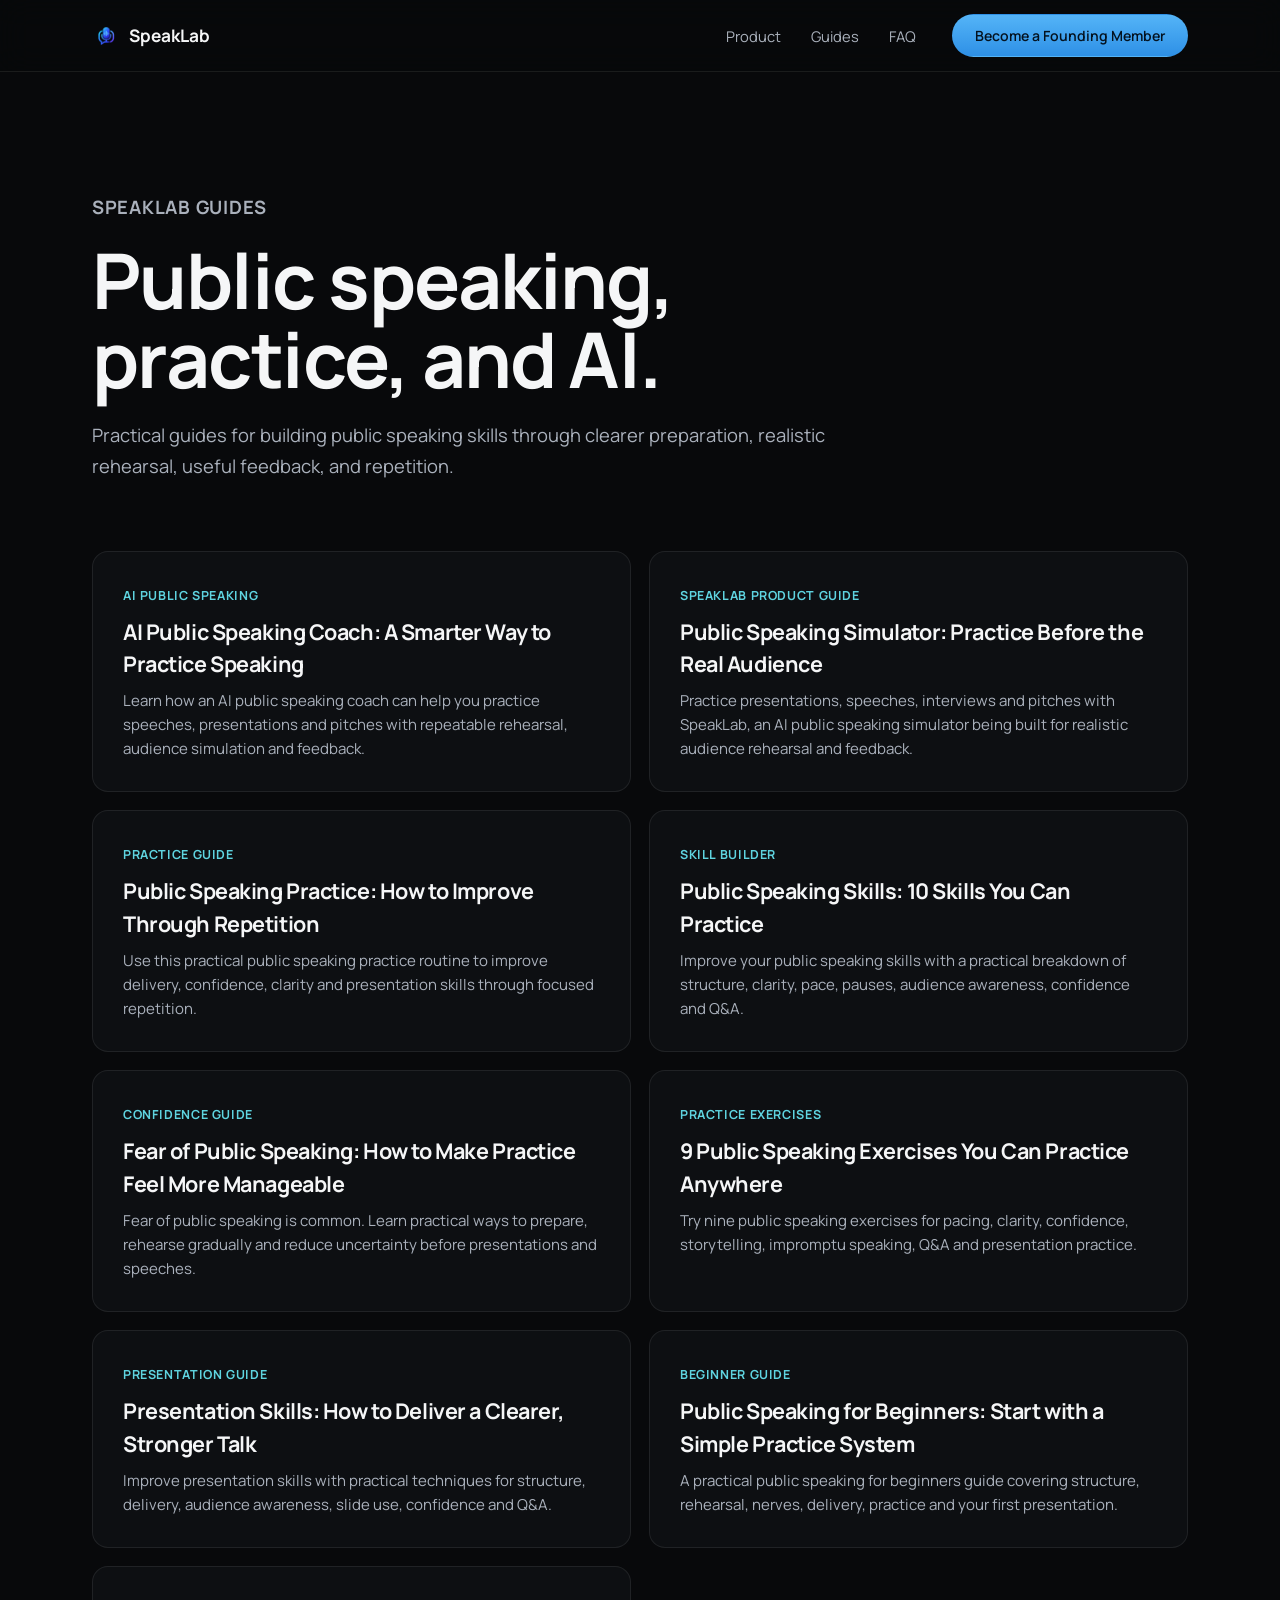
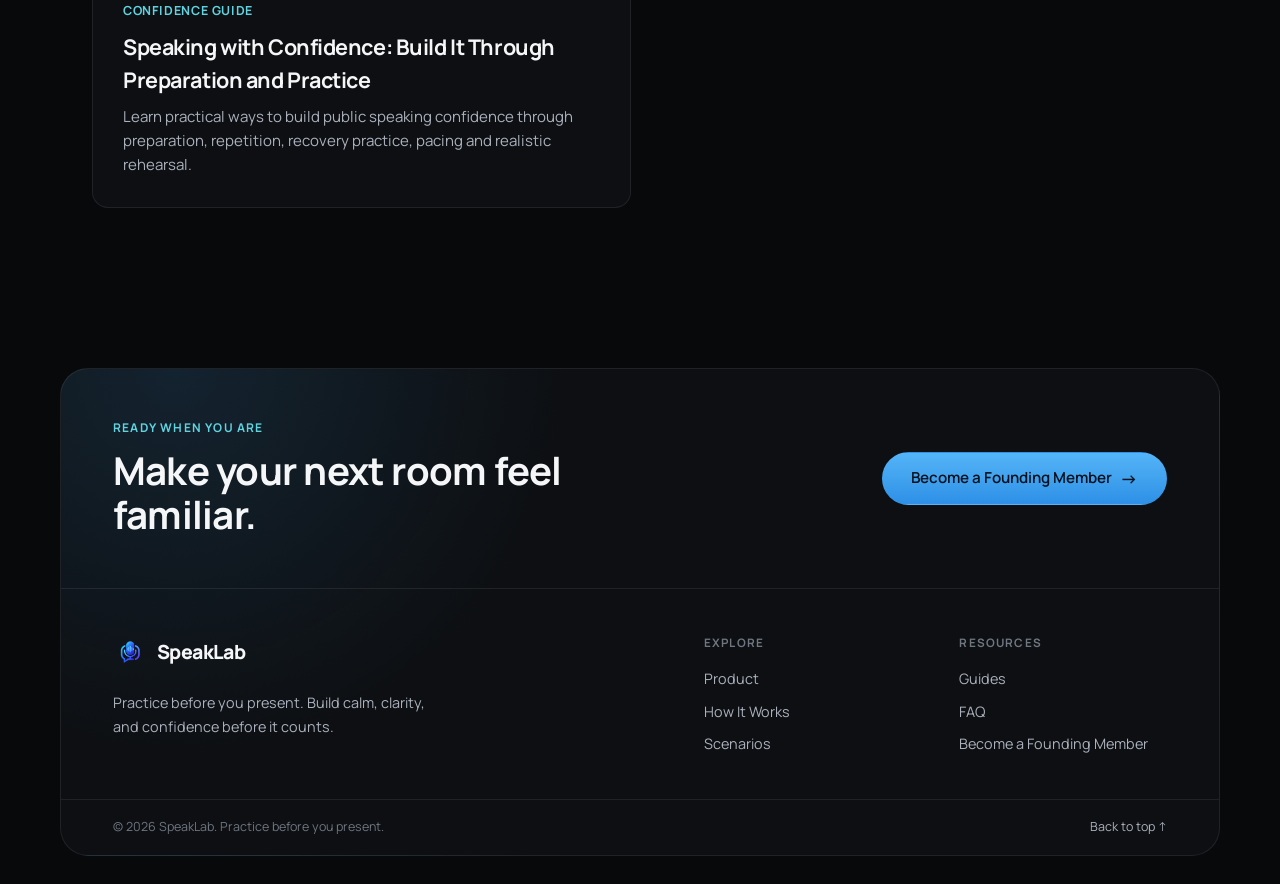
==== commit 8165094c: "Replace waitlist with founding member presale" ====
--- a/guides/index.html
+++ b/guides/index.html
@@ -18,7 +18,7 @@
 <header class="nav scrolled"><div class="nav-inner">
 <a href="../index.html" class="nav-logo" aria-label="SpeakLab home"><img src="../logo.png" width="28" height="28" alt=""><span>SpeakLab</span></a>
 <nav class="nav-links"><a href="../index.html#product">Product</a><a href="index.html">Guides</a><a href="../index.html#faq">FAQ</a></nav>
-<a class="btn btn-primary nav-cta" href="../index.html#top">Join the Waitlist</a>
+<a class="btn btn-primary nav-cta" href="../index.html#founding-member">Become a Founding Member</a>
 </div></header>
 <main class="guide-index">
 <div class="guide-index-hero">
@@ -42,7 +42,7 @@
       <p class="footer-eyebrow">Ready when you are</p>
       <h2>Make your next room feel familiar.</h2>
     </div>
-    <a class="btn btn-primary" href="../index.html#top">Join the Waitlist <span aria-hidden="true">→</span></a>
+    <a class="btn btn-primary" href="../index.html#founding-member">Become a Founding Member <span aria-hidden="true">→</span></a>
   </div>
 
   <div class="footer-top">
@@ -65,7 +65,7 @@
       <p>Resources</p>
       <a href="index.html">Guides</a>
       <a href="../index.html#faq">FAQ</a>
-      <a href="../index.html#top">Join the Waitlist</a>
+      <a href="../index.html#founding-member">Become a Founding Member</a>
     </nav>
   </div>
   <div class="footer-bottom">
--- a/styles.css
+++ b/styles.css
@@ -227,6 +227,7 @@
 }
 .hero-actions{margin-top:40px;display:flex;flex-direction:column;align-items:center;gap:14px;}
 .hero-microcopy{color:var(--text-2);font-size:0.88rem;}
+.hero-development-note{max-width:620px;color:var(--text-2);font-size:.78rem;line-height:1.65;}
 
 /* ============================================================
    SPEAKLAB HERO MOTION GRAPHIC
@@ -641,6 +642,47 @@
 .english p{margin:16px auto 0;text-align:center;color:var(--text-2);font-size:0.98rem;}
 
 /* ============================================================
+   Founding Member
+   ============================================================ */
+.founding-member{
+  padding-top:120px;padding-bottom:120px;text-align:center;overflow:hidden;
+  background:radial-gradient(ellipse at 50% 40%,rgba(74,96,200,.14),transparent 48%);
+}
+.founding-member-intro{max-width:660px;margin:0 auto 54px;}
+.founding-member-intro h2{margin:0 auto 18px;}
+.founding-member-intro > p:last-child{margin:0 auto;color:var(--text-1);}
+.founding-card{
+  position:relative;isolation:isolate;overflow:hidden;max-width:600px;margin:0 auto;text-align:left;
+  border:1px solid var(--line-strong);border-radius:var(--radius-l);background:rgba(18,20,23,.9);
+  box-shadow:0 32px 80px rgba(0,0,0,.28);padding:1px;
+}
+.founding-card-glow{position:absolute;z-index:-1;inset:-40%;background:radial-gradient(circle,rgba(97,112,255,.22),transparent 42%);filter:blur(24px);}
+.founding-card-content{padding:44px;}
+.founding-badge{display:inline-flex;padding:7px 11px;border:1px solid rgba(95,212,224,.32);border-radius:999px;color:var(--cyan);font-size:.7rem;font-weight:700;letter-spacing:.11em;text-transform:uppercase;}
+.founding-price{display:flex;align-items:end;gap:18px;margin:25px 0 30px;}
+.founding-price span{font-size:clamp(4rem,10vw,5.6rem);font-weight:800;letter-spacing:-.07em;line-height:.88;}
+.founding-price p{color:var(--text-1);padding-bottom:7px;font-size:.95rem;}
+.founding-benefits{list-style:none;display:grid;gap:13px;padding:0 0 29px;border-bottom:1px solid var(--line);}
+.founding-benefits li{position:relative;padding-left:28px;color:var(--text-1);font-size:.94rem;line-height:1.45;}
+.founding-benefits li::before{content:'✓';position:absolute;left:0;color:var(--cyan);font-weight:700;}
+.founding-description{margin:27px 0;color:var(--text-1);font-size:.9rem;line-height:1.7;}
+.paypal-checkout{max-width:420px;margin:0 auto;}
+.paypal-checkout [id^="paypal-button-container"]{width:100%;min-height:45px;}
+.paypal-status{min-height:1.4em;margin:13px 0 0;text-align:center;font-size:.84rem;line-height:1.5;}
+.paypal-status.is-notice{color:var(--text-1);}
+.paypal-status.is-error{color:#F58A8A;}
+.paypal-disclosure{margin:14px auto 0;color:var(--text-2);font-size:.75rem;line-height:1.6;text-align:center;}
+.purchase-success{padding:32px 26px;border:1px solid rgba(95,212,224,.23);border-radius:var(--radius-m);background:rgba(63,169,245,.07);text-align:center;}
+.purchase-success[hidden]{display:none;}
+.purchase-success-icon{width:50px;height:50px;margin:0 auto 18px;display:grid;place-items:center;border-radius:50%;background:rgba(95,212,224,.14);color:var(--cyan);font-weight:800;font-size:1.3rem;}
+.purchase-success h3{font-size:1.35rem;margin-bottom:14px;}
+.purchase-success p{color:var(--text-1);font-size:.9rem;line-height:1.65;margin-top:10px;}
+.subscription-id{margin-top:20px !important;padding:12px;background:rgba(8,9,11,.38);border-radius:var(--radius-s);overflow-wrap:anywhere;}
+.subscription-id strong{color:var(--text-0);}
+.subscription-id code{color:var(--cyan);font-family:ui-monospace,SFMono-Regular,Consolas,monospace;font-size:.8rem;}
+.save-subscription-note{color:var(--text-2) !important;font-size:.78rem !important;}
+
+/* ============================================================
    Final CTA
    ============================================================ */
 .final-cta{
@@ -668,6 +710,7 @@
   max-width:700px;margin:0 auto;
 }
 .final-cta > p{position:relative;z-index:1;margin:20px auto 40px;text-align:center;}
+.final-cta-price{color:var(--cyan) !important;font-size:.94rem;font-weight:700;}
 .final-cta .btn{position:relative;z-index:1;}
 .final-cta-tag{position:relative;z-index:1;margin-top:26px;color:var(--text-2);font-size:0.88rem;text-align:center;}
 
@@ -759,98 +802,6 @@
 }
 .footer-bottom a{color:var(--text-1);transition:color .25s ease;}
 .footer-bottom a:hover{color:var(--cyan);}
-
-/* ============================================================
-   Modal
-   ============================================================ */
-.modal-overlay{
-  position:fixed;inset:0;
-  z-index:300;
-  background:rgba(5,6,8,0.7);
-  backdrop-filter:blur(6px);
-  display:flex;
-  align-items:center;
-  justify-content:center;
-  padding:24px;
-  opacity:0;
-  visibility:hidden;
-  transition:opacity .35s ease, visibility .35s;
-}
-.modal-overlay.open{opacity:1;visibility:visible;}
-.modal{
-  width:100%;
-  max-width:440px;
-  background:var(--bg-1);
-  border:1px solid var(--line-strong);
-  border-radius:var(--radius-m);
-  padding:44px 36px 36px;
-  position:relative;
-  transform:translateY(16px) scale(0.98);
-  transition:transform .4s var(--ease);
-  box-shadow:0 40px 90px -20px rgba(0,0,0,0.6);
-}
-.modal-overlay.open .modal{transform:translateY(0) scale(1);}
-.modal-close{
-  position:absolute;
-  top:18px;right:18px;
-  width:34px;height:34px;
-  border-radius:50%;
-  background:none;
-  border:1px solid var(--line);
-  color:var(--text-1);
-  display:flex;align-items:center;justify-content:center;
-  cursor:pointer;
-  transition:border-color .25s ease,color .25s ease;
-}
-.modal-close:hover{border-color:var(--line-strong);color:var(--text-0);}
-.modal-body h3{font-size:1.5rem;margin-bottom:12px;}
-.modal-desc{color:var(--text-1);font-size:0.94rem;line-height:1.6;margin-bottom:28px;}
-.field{margin-bottom:20px;border:none;padding:0;}
-.field label,.field legend{
-  display:block;
-  font-size:0.85rem;
-  color:var(--text-1);
-  margin-bottom:8px;
-  padding:0;
-}
-.optional{color:var(--text-2);}
-.field input,.field select{
-  width:100%;
-  background:var(--bg-2);
-  border:1px solid var(--line-strong);
-  border-radius:var(--radius-s);
-  padding:13px 14px;
-  color:var(--text-0);
-  font-size:0.95rem;
-  font-family:inherit;
-  transition:border-color .25s ease;
-}
-.field input:focus,.field select:focus{border-color:var(--cyan);outline:none;}
-.field input.invalid{border-color:#F26B6B;}
-.field-error{
-  display:block;
-  color:#F26B6B;
-  font-size:0.78rem;
-  margin-top:6px;
-  min-height:1em;
-}
-.modal-privacy{
-  margin-top:16px;
-  color:var(--text-2);
-  font-size:0.78rem;
-  text-align:center;
-}
-.modal-success{display:none;text-align:center;}
-.modal-success.active{display:block;}
-.success-icon{
-  width:56px;height:56px;
-  border-radius:50%;
-  background:rgba(63,169,245,0.12);
-  color:var(--cyan);
-  display:flex;align-items:center;justify-content:center;
-  margin:0 auto 22px;
-}
-#modal-form-view.hidden{display:none;}
 
 /* ============================================================
    Responsive
@@ -877,6 +828,7 @@
   .hero-analysis-shell{left:-.5%;bottom:13%;width:36%;}
   .hero-reactions-shell{right:-.5%;top:5%;width:34%;}
   .hero-feedback-shell{right:1%;bottom:3%;width:36%;}
+  .founding-member{padding-top:100px;padding-bottom:100px;}
   section{padding:100px 24px;}
 }
 
@@ -890,6 +842,16 @@
   .hero-reactions-shell{right:-2%;top:7%;width:42%;}
   .hero-feedback-shell{right:-4%;bottom:5%;width:43%;}
   .hero-product-glow{width:88%;height:68%;left:6%;top:16%;filter:blur(50px);}
+  .hero-development-note{max-width:360px;font-size:.75rem;}
+  .founding-member{padding:82px 20px;}
+  .founding-member-intro{margin-bottom:34px;}
+  .founding-card{border-radius:20px;}
+  .founding-card-content{padding:30px 22px;}
+  .founding-price{align-items:flex-start;flex-direction:column;gap:7px;margin:22px 0 27px;}
+  .founding-price span{font-size:4.3rem;}
+  .founding-price p{padding:0;}
+  .founding-benefits{gap:12px;}
+  .purchase-success{padding:27px 18px;}
   .how-steps{grid-template-columns:1fr;gap:36px;}
   .scenario-grid{grid-template-columns:1fr;}
   .audience-grid{grid-template-columns:repeat(3,1fr);row-gap:36px;}
@@ -913,7 +875,6 @@
   .footer-top{display:grid;grid-template-columns:1fr 1fr;padding:32px 24px;gap:30px 24px;}
   .footer-brand{grid-column:1 / -1;max-width:360px;}
   .footer-bottom{padding:16px 24px;align-items:flex-start;flex-direction:column;gap:8px;}
-  .modal{padding:36px 24px 28px;}
   section h2{font-size:clamp(1.7rem,7vw,2.2rem);}
 }
 
